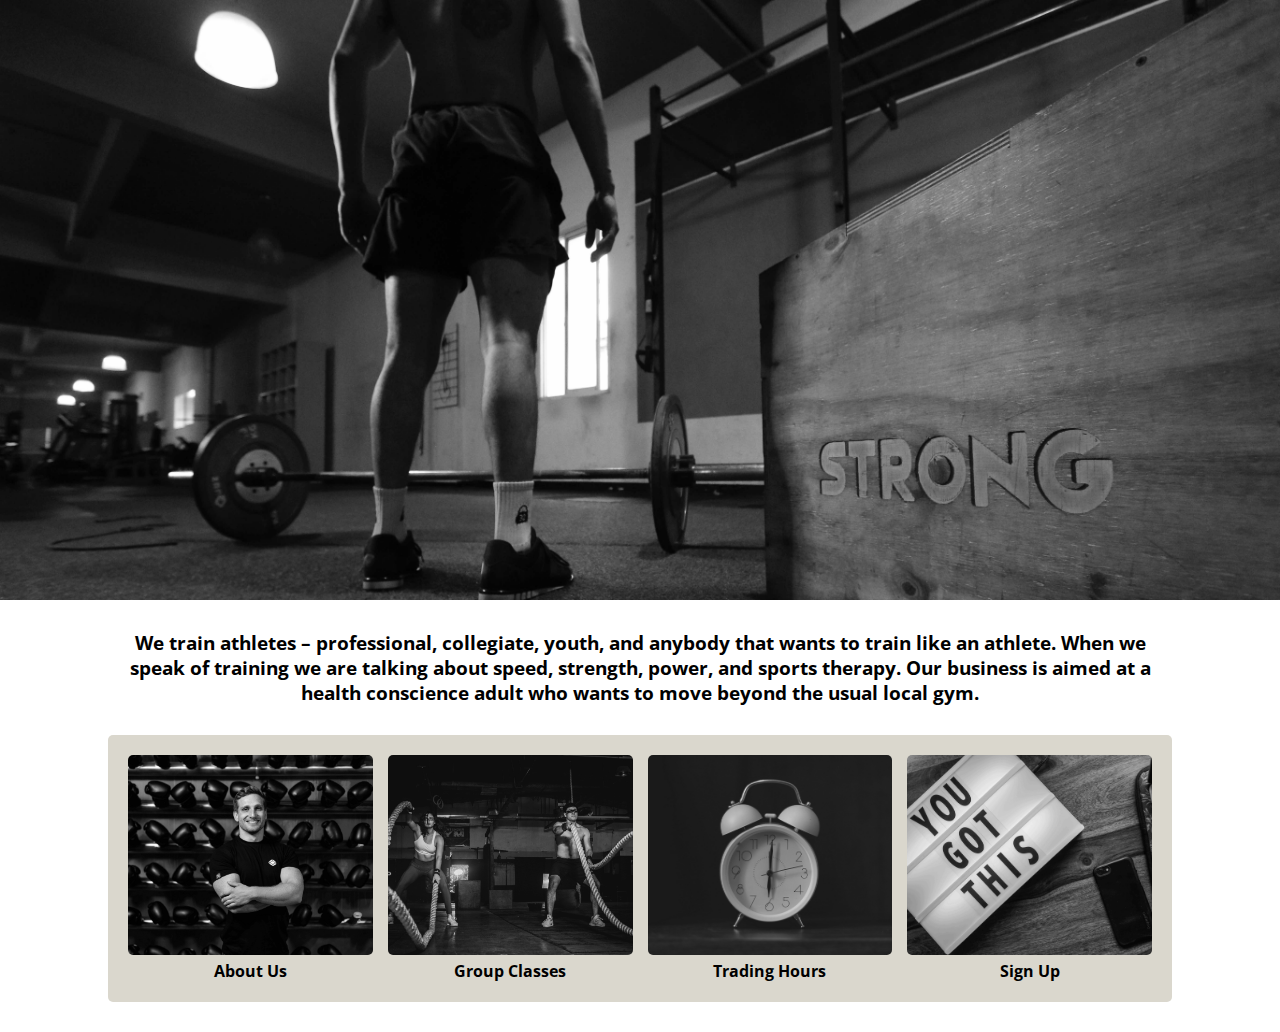
==== html/index.html @ 812f0e4c "first commit" ====
<!DOCTYPE html>
<html lang="en">
<head>
    <meta charset="UTF-8">
    <meta http-equiv="X-UA-Compatible" content="IE=edge">
    <meta name="viewport" content="width=device-width, initial-scale=1.0">
    <link rel="preconnect" href="https://fonts.googleapis.com"> 
    <link rel="preconnect" href="https://fonts.gstatic.com" crossorigin> 
    <link href="https://fonts.googleapis.com/css2?family=Nunito+Sans&family=Open+Sans:wght@400;700&family=Roboto&display=swap" rel="stylesheet">
    <link rel="stylesheet" href="../CSS/styles.css">  
    <title>ML Strength - Health and Fitness</title>
    <script   src="https://code.jquery.com/jquery-3.6.1.min.js"   integrity="sha256-o88AwQnZB+VDvE9tvIXrMQaPlFFSUTR+nldQm1LuPXQ="   crossorigin="anonymous"></script>
    <script> 
        $(document).ready(function(){
          $("#header").load("header.html"); 
          $("#footer").load("footer.html"); 
        });
    </script>   
</head>

<body>
    <div id="header"></div>
    <section>
        <div id="main_picture"></div>
        <div>
            <h3 id="home_page_phrase">We train athletes – professional, collegiate, youth, and anybody that wants to train like an athlete. When we speak of training we are talking about speed, strength, power, and sports therapy. 
                Our business is aimed at a health conscience adult who wants to move beyond the usual local gym. </h3>
        </div>
    </section>
    <section>
        <div id="options_box">
            <div>
                <a href="./aboutusphilosophy.html">
                    <img src="../images/about.jpg" alt="personal trainer">
                    <h4>About Us</h4>
                </a>
            </div>
            <div>
                <a href="./groupclasses.html">
                <img src="../images/groupClasses.jpg" alt="gym class">
                <h4>Group Classes</h4>
                </a>
            </div>
            <div>
                <a href="./tradinghours.html">
                <img src="../images/tradingHours.jpg" alt="clock">
                <h4>Trading Hours</h4>
                </a>
            </div>
            <div>
                <a href="./signup.html">
                <img src="../images/signUp.jpg" alt="you can do this">
                <h4>Sign Up</h4>
                </a>   
            </div>
        </div>
    </section>
    <div id="footer"></div>
    <script src="../javascript/script.js"></script>
</body>
</html>
---- CSS/styles.css ----
/*
* Prefixed by https://autoprefixer.github.io
* PostCSS: v8.4.14,
* Autoprefixer: v10.4.7
* Browsers: last 4 version
*/

* {
    padding: 0;
    margin: 0 auto;
    max-width: 1500px;
}

body {
    background-color: white;
    
}

p,
li,
article,
label,
legend {
    font-size: 14px;
    font-family: 'Nunito Sans', sans-serif;
}

article {
    font-size: 16px;
}

h1,
h2,
h3,
h4,
a {
    font-family: 'Open Sans', sans-serif;
    font-weight: bold;
}

header {
    padding: 5px;
    border-bottom: 1px solid black;
    height: 50px;
    background-color: #DAD7CD;
    position: fixed;
    width: 100%;
    z-index: 3;
}

#logo_box {
    float: left;
    display: inline;
}

#logo_box h2 {
    display: inline;
}

#logo_box img {
    width: 50px;
    vertical-align: bottom;
}

#hamburger {
    float: right;
    position: relative;
    height: 45px;
    padding: 0 10px;
    border-radius: 5px;
    z-index: 1;
}

#hamburger:hover {
    background-color: #A3B18A;
}


#hamburger:checked {
    background-color: #A3B18A;
}

nav {
    float: right;
    display: none;
    position: absolute;
    right: 0;
    padding-top: 55px;
    background-color: #DAD7CD;
}

nav ul {
    list-style: none;
}

nav li {
    min-width: 150px;
    padding: 10px;
    text-align: center;
    border-bottom: 1px solid black;
}

nav ul li a {
    text-decoration: none;
    color: black;
}

li:hover {
    background-color: #A3B18A;
}

#main_picture {
    background-image: url("../images/mainPicture.jpg");
    background-repeat: no-repeat;
    background-size: cover;
    width: 100%;
    height: 600px;
}

#home_page_phrase {
    width: 80%;
    text-align: center;
    margin: 30px auto;
}

#options_box {
    margin-left: auto;
    margin-right: auto;
    margin-bottom: 30px;
    text-align: center;
    width: 80%;
    padding: 20px;
    border-radius: 5px;
    background-color: #DAD7CD;
    display: -ms-grid;
    display: grid;
    -ms-grid-columns: 1fr 15px 1fr 15px 1fr 15px 1fr;
    grid-template-columns: repeat(4, 1fr);
    gap: 15px;
}

#options_box div {
    margin-left: auto;
    margin-right: auto;
    max-width: 400px;
    border-radius: 5px;
}

a {
    text-decoration: none;
    color: black;
}

#options_box img {
    height: 200px;
    width: 100%;
    border-radius: 5px;
    -o-object-fit: cover;
       object-fit: cover;
    z-index: 1;
    -webkit-filter: grayscale(100%);
            filter: grayscale(100%);
}

#options_box img:hover {
    -webkit-filter: grayscale(0%);
            filter: grayscale(0%);
}


footer {
    height: 40px;
    background-color: #DAD7CD;
    border-top: 1px solid black;
    font-size: 8px;
    width: 100%;

}

footer p {
    padding-top: 10px;
    padding-left: 10px;
}

@media screen and (max-width: 480px) {
    #main_picture {
        background-repeat: no-repeat;
        background-size: cover;
        width: 100%;
        height: 400px;
    }

    #options_box {
        -ms-grid-columns: 1fr 1fr;
        grid-template-columns: 1fr 1fr;
    }
}


/* About Us Page */

#aboutUs,
#philosophy {
    width: 80%;
    margin: 0 auto;
    padding: 100px;
    text-align: center;
}

#aboutUs h2,
#philosophy h2 {
    padding: 30px 0;
}

.aboutContainer {
    display: -webkit-box;
    display: -ms-flexbox;
    display: flex;
    -webkit-box-align: center;
        -ms-flex-align: center;
            align-items: center;
}

.aboutContainer img {
    max-width: 500px;
    -o-object-fit: scale-down;
       object-fit: scale-down;
    border-radius: 5px;
    -webkit-filter: grayscale(100%);
            filter: grayscale(100%);
    margin: 0 20px;
}

@media screen and (max-width: 480px) {
    .aboutContainer {
        display: block;
    }

    #aboutUs,
    #philosophy {
        padding: 100px 0;
        width: 100%;
    }

    #aboutUs h2,
    #philosophy h2 {
        padding: 10px 0;
    }

    .aboutContainer img {
        max-width: 100%;
        margin: 0;
    }

    article {
        width: 95%;
        margin: 10px auto;
    }
}

/* Group Classes */

#classes {
    padding-top: 100px;
    text-align: center;
}

#classes p {
    padding-bottom: 50px;
}

#classesContainer {
    margin-left: auto;
    margin-right: auto;
    margin-bottom: 30px;
    text-align: center;
    width: 80%;
    padding: 20px;
    border-radius: 5px;
    background-color: #DAD7CD;
    display: -ms-grid;
    display: grid;
    -ms-grid-columns: 1fr 15px 1fr 15px 1fr 15px 1fr;
    grid-template-columns: repeat(4, 1fr);
    -ms-grid-rows: auto;
    grid-template-rows: auto;
    gap: 15px;
}

#classesContainer > *:nth-child(1) {
    -ms-grid-row: 1;
    -ms-grid-column: 1;
}

#classesContainer > *:nth-child(2) {
    -ms-grid-row: 1;
    -ms-grid-column: 3;
}

#classesContainer > *:nth-child(3) {
    -ms-grid-row: 1;
    -ms-grid-column: 5;
}

#classesContainer > *:nth-child(4) {
    -ms-grid-row: 1;
    -ms-grid-column: 7;
}

.groupClass {
    margin-left: auto;
    margin-right: auto;
    max-width: 400px;
    border-radius: 5px;
}

.groupClass img {
    height: 200px;
    width: 100%;
    border-radius: 5px;
    -o-object-fit: cover;
       object-fit: cover;
    z-index: 1;
    -webkit-filter: grayscale(100%);
            filter: grayscale(100%);
}

.groupClass img:hover {
    -webkit-filter: grayscale(0%);
            filter: grayscale(0%);
}

@media screen and (max-width: 480px) {
    #classesContainer {
        -ms-grid-columns: 1fr 1fr;
        grid-template-columns: 1fr 1fr;
    }
}

/* Trading Hours */

#tradingHours {
    width: 80%;
    margin-left: auto;
    margin-right: auto;
    padding: 70px 0;
    text-align: center;
}

/* Sign Up */

#signUp h2 {
    padding: 100px 0 50px 0;
    text-align: center;
}

#formContainer {
    margin: 0 auto 50px auto; 
    padding: 30px;
    width: 60%;
    max-width: 700px;
    background-color: #DAD7CD;
    border-radius: 5px;
}

.item1 {
    -ms-grid-row: 1;
    -ms-grid-column: 1;
    grid-area: firstName;
}

.item2 {
    -ms-grid-row: 1;
    -ms-grid-column: 3;
    grid-area: lastName;
}

.item3 {
    -ms-grid-row: 3;
    -ms-grid-column: 1;
    -ms-grid-column-span: 3;
    grid-area: email;
}

.item4 {
    -ms-grid-row: 5;
    -ms-grid-column: 1;
    -ms-grid-column-span: 3;
    grid-area: address;
}

.item5 {
    -ms-grid-row: 7;
    -ms-grid-column: 1;
    grid-area: mobile;
}

.item6 {
    -ms-grid-row: 9;
    -ms-grid-column: 1;
    grid-area: contact;
}

.item7 {
    -ms-grid-row: 11;
    -ms-grid-column: 1;
    grid-area: offers;
}

.item8 {
    -ms-grid-row: 9;
    -ms-grid-column: 3;
    grid-area: motivation;
}

.item9 {
    -ms-grid-row: 11;
    -ms-grid-column: 3;
    grid-area: submit;
}

.item10 {
    -ms-grid-row: 13;
    -ms-grid-column: 3;
    grid-area: help;
}

form {
    display: -ms-grid;
    display: grid;
    -ms-grid-columns: 1fr 20px 1fr;
    grid-template-columns: 1fr 1fr;
    -ms-grid-rows: auto;
    grid-template-rows: auto;
    gap: 20px;
        grid-template-areas: 
        "firstName lastName"
        "email email"
        "address address"
        "mobile ."
        "contact motivation"
        "offers submit"
        ". help";
}

form a{
    font-weight: lighter;
    font-size: 12px;
    text-decoration: underline;
    color: blue;
    float: right;
}

#signUp {
    height: 95vh;
}

.item1::after,
.item2::after,
.item3::after,
.item4::after,
.item5::after {
    content: "*";
    color: red;
    position: absolute;
    padding-left: 2px;
}

fieldset {
    border: none;
}

iframe {
    display: none;
    margin-top: 14px;
}

@media screen and (max-width: 480px) {
    #formContainer {
        width: 90%;
        padding: 30px 10px;
    }

    form {
        -ms-grid-columns: 1fr;
        grid-template-columns: 1fr;
            grid-template-areas:
            "firstName" 
            "lastName"
            "email"
            "address"
            "mobile"
            "contact"
            "motivation"
            "offers"
            "submit"
            "help";
    }

    .item1,
    .item2,
    .item3,
    .item4,
    .item5,
    .item6,
    .item7,
    .item8,
    .item9 {
        -ms-grid-column-align: center;
            justify-self: center;
    }

    .item6,
    .item7,
    .item8 {
        display: none;
    }

    .item1 {
        -ms-grid-row: 1;
        -ms-grid-column: 1;
    }

    .item2 {
        -ms-grid-row: 2;
        -ms-grid-column: 1;
    }

    .item3 {
        -ms-grid-row: 3;
        -ms-grid-column: 1;
        -ms-grid-column-span: 1;
    }

    .item4 {
        -ms-grid-row: 4;
        -ms-grid-column: 1;
        -ms-grid-column-span: 1;
    }

    .item5 {
        -ms-grid-row: 5;
        -ms-grid-column: 1;
    }

    .item6 {
        -ms-grid-row: 6;
        -ms-grid-column: 1;
    }

    .item7 {
        -ms-grid-row: 8;
        -ms-grid-column: 1;
    }

    .item8 {
        -ms-grid-row: 7;
        -ms-grid-column: 1;
    }

    .item9 {
        -ms-grid-row: 9;
        -ms-grid-column: 1;
    }

    .item10 {
        -ms-grid-row: 10;
        -ms-grid-column: 1;
    }

    
}
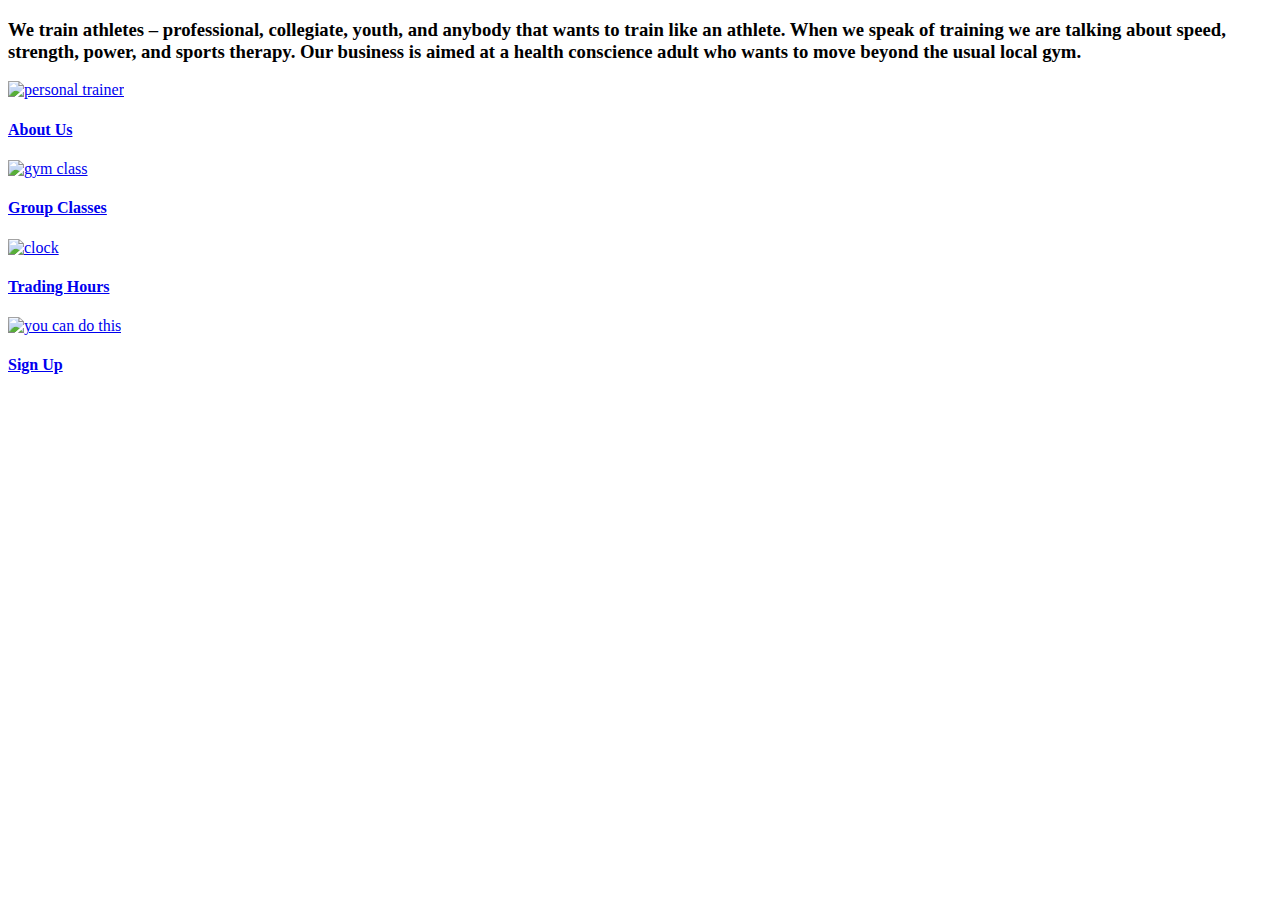
==== commit 473fb946: "Index.html to right position" ====
--- a/html/index.html
+++ b/html/index.html
@@ -7,13 +7,13 @@
     <link rel="preconnect" href="https://fonts.googleapis.com"> 
     <link rel="preconnect" href="https://fonts.gstatic.com" crossorigin> 
     <link href="https://fonts.googleapis.com/css2?family=Nunito+Sans&family=Open+Sans:wght@400;700&family=Roboto&display=swap" rel="stylesheet">
-    <link rel="stylesheet" href="../CSS/styles.css">  
+    <link rel="stylesheet" href="./CSS/styles.css">  
     <title>ML Strength - Health and Fitness</title>
     <script   src="https://code.jquery.com/jquery-3.6.1.min.js"   integrity="sha256-o88AwQnZB+VDvE9tvIXrMQaPlFFSUTR+nldQm1LuPXQ="   crossorigin="anonymous"></script>
     <script> 
         $(document).ready(function(){
-          $("#header").load("header.html"); 
-          $("#footer").load("footer.html"); 
+          $("#header").load("html/header.html"); 
+          $("#footer").load("html/footer.html"); 
         });
     </script>   
 </head>
@@ -30,32 +30,32 @@
     <section>
         <div id="options_box">
             <div>
-                <a href="./aboutusphilosophy.html">
-                    <img src="../images/about.jpg" alt="personal trainer">
+                <a href="./html/aboutusphilosophy.html">
+                    <img src="./images/about.jpg" alt="personal trainer">
                     <h4>About Us</h4>
                 </a>
             </div>
             <div>
-                <a href="./groupclasses.html">
-                <img src="../images/groupClasses.jpg" alt="gym class">
+                <a href="./html/groupclasses.html">
+                <img src="./images/groupClasses.jpg" alt="gym class">
                 <h4>Group Classes</h4>
                 </a>
             </div>
             <div>
-                <a href="./tradinghours.html">
-                <img src="../images/tradingHours.jpg" alt="clock">
+                <a href="./html/tradinghours.html">
+                <img src="./images/tradingHours.jpg" alt="clock">
                 <h4>Trading Hours</h4>
                 </a>
             </div>
             <div>
-                <a href="./signup.html">
-                <img src="../images/signUp.jpg" alt="you can do this">
+                <a href="./html/signup.html">
+                <img src="./images/signUp.jpg" alt="you can do this">
                 <h4>Sign Up</h4>
                 </a>   
             </div>
         </div>
     </section>
     <div id="footer"></div>
-    <script src="../javascript/script.js"></script>
+    <script src="./javascript/script.js"></script>
 </body>
 </html>